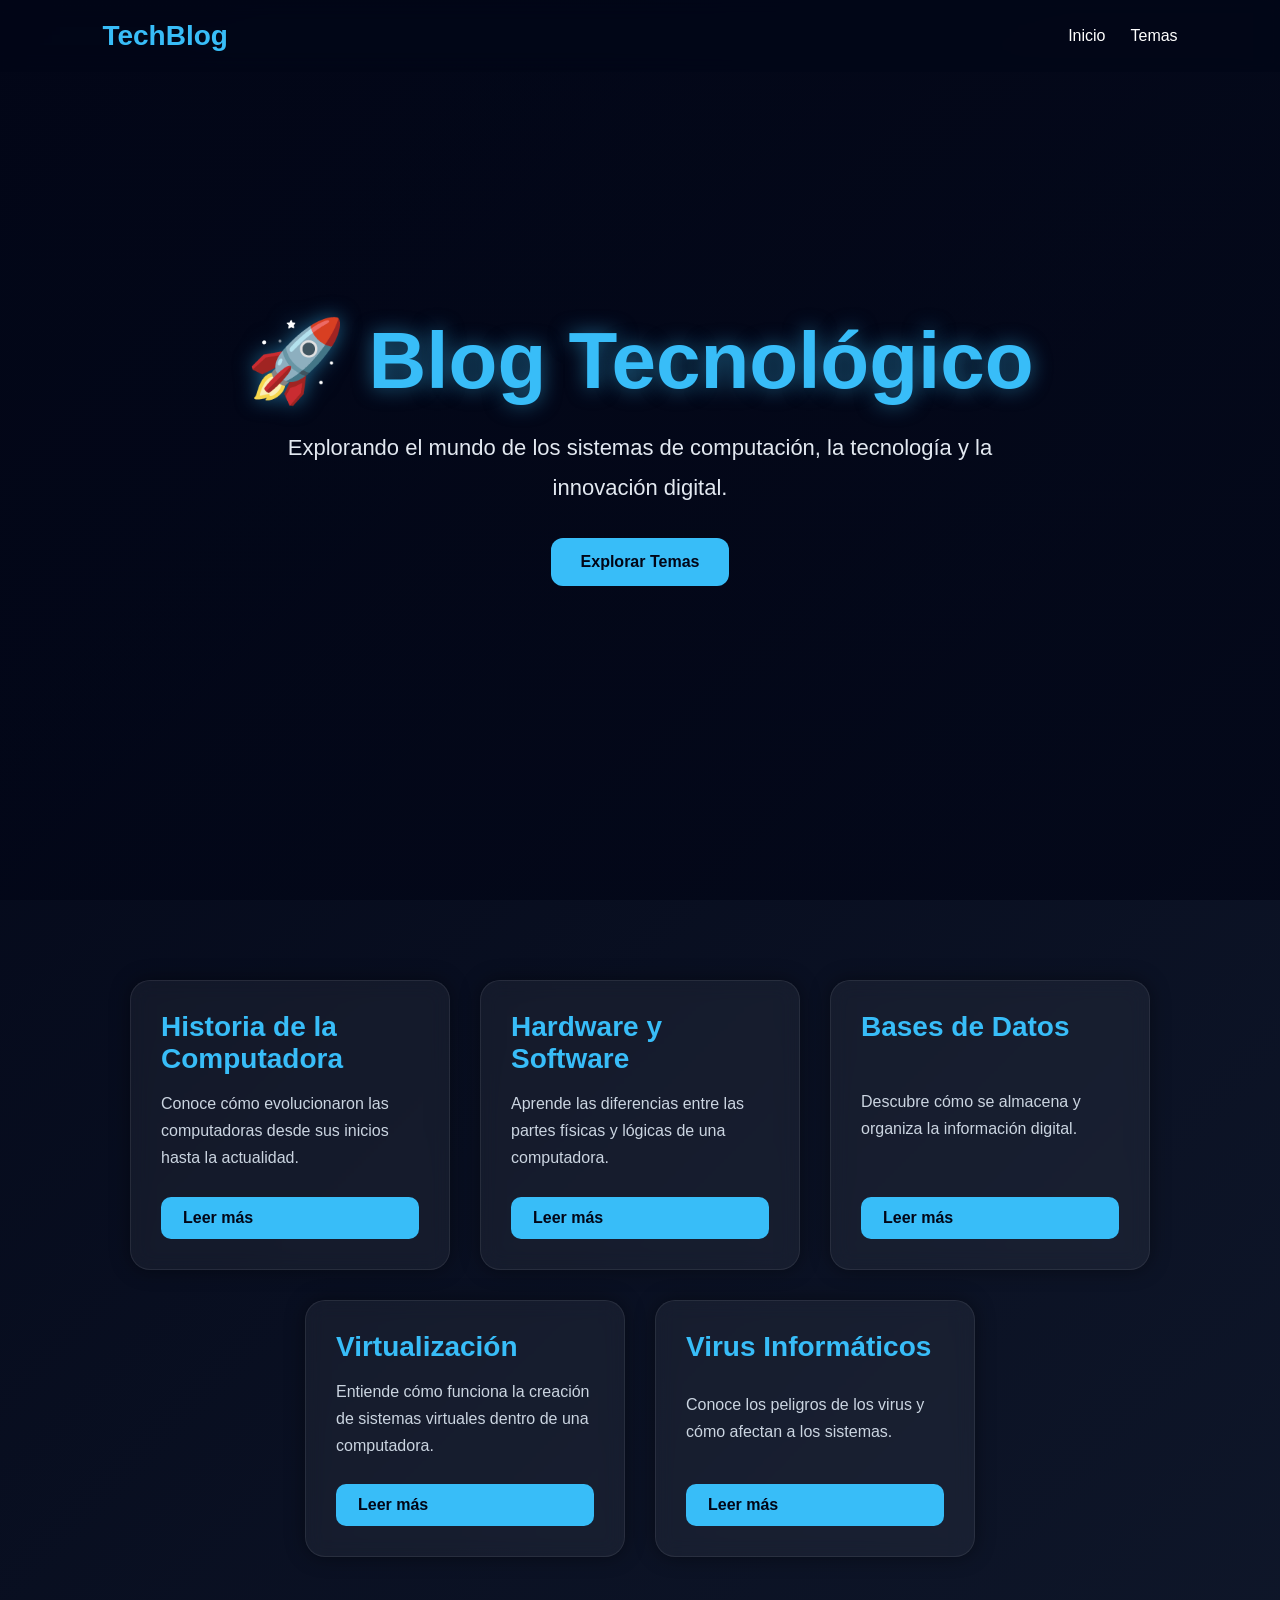
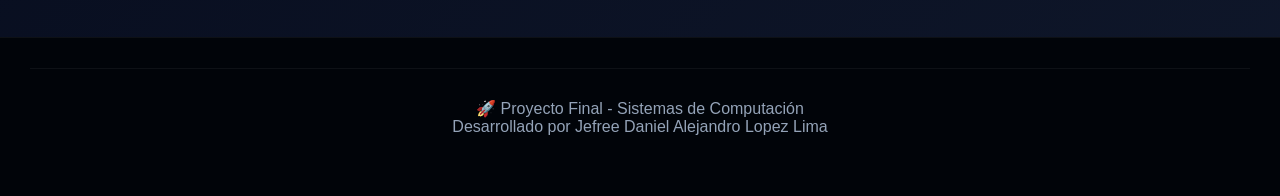
==== index.html @ 49bfb9c3 "Add files via upload" ====
<!DOCTYPE html>
<html lang="es">
<head>
    <meta charset="UTF-8">
    <meta name="viewport" content="width=device-width, initial-scale=1.0">
    <title>Blog Académico</title>
    <link rel="stylesheet" href="estilos.css">
</head>
<body>

<nav>

    <div class="logo">
        TechBlog
    </div>

    <ul>
        <li><a href="index.html">Inicio</a></li>
        <li><a href="#temas">Temas</a></li>
    </ul>

</nav>

<header class="hero">


    <div class="overlay"></div>

    <div class="hero-contenido">
        <h1>🚀 Blog Tecnológico</h1>

        <p>
            Explorando el mundo de los sistemas de computación,
            la tecnología y la innovación digital.
        </p>

        <a href="#temas" class="hero-btn">Explorar Temas</a>
    </div>

</header>

<section class="contenedor" id="temas">

    <div class="tarjeta">
        <h2>Historia de la Computadora</h2>
        <p>Conoce cómo evolucionaron las computadoras desde sus inicios hasta la actualidad.</p>
        <a href="tema1.html">Leer más</a>
    </div>

    <div class="tarjeta">
        <h2>Hardware y Software</h2>
        <p>Aprende las diferencias entre las partes físicas y lógicas de una computadora.</p>
        <a href="tema2.html">Leer más</a>
    </div>

    <div class="tarjeta">
        <h2>Bases de Datos</h2>
        <p>Descubre cómo se almacena y organiza la información digital.</p>
        <a href="tema3.html">Leer más</a>
    </div>

    <div class="tarjeta">
        <h2>Virtualización</h2>
        <p>Entiende cómo funciona la creación de sistemas virtuales dentro de una computadora.</p>
        <a href="tema4.html">Leer más</a>
    </div>

    <div class="tarjeta">
        <h2>Virus Informáticos</h2>
        <p>Conoce los peligros de los virus y cómo afectan a los sistemas.</p>
        <a href="tema5.html">Leer más</a>
    </div>

</section>

<footer>
    <footer>
    <p>🚀 Proyecto Final - Sistemas de Computación</p>
    <p>Desarrollado por Jefree Daniel Alejandro Lopez Lima</p>
</footer>
</footer>

</body>
</html>
---- estilos.css ----
html{
    scroll-behavior: smooth;
}

*{
    margin: 0;
    padding: 0;
    box-sizing: border-box;
}



body{
    font-family: 'Segoe UI', sans-serif;
    background: linear-gradient(135deg,#020617,#0f172a);
    color: white;
}
nav{
    width: 100%;
    padding: 20px 8%;
    display: flex;
    justify-content: space-between;
    align-items: center;
    position: fixed;
    background: rgba(2,6,23,0.7);
    backdrop-filter: blur(10px);
    z-index: 1000;
}

.logo{
    font-size: 28px;
    font-weight: bold;
    color: #38bdf8;
}

nav ul{
    display: flex;
    list-style: none;
    gap: 25px;
}

nav a{
    text-decoration: none;
    color: white;
    transition: 0.3s;
}

nav a:hover{
    color: #38bdf8;
}
/* HERO */

.hero{
    height: 100vh;
    background:
    linear-gradient(rgba(2,6,23,0.7),
    rgba(2,6,23,0.8)),
    url('https://images.unsplash.com/photo-1518770660439-4636190af475?q=80&w=2070&auto=format&fit=crop');
    background-size: cover;
    background-position: center;
    display: flex;
    justify-content: center;
    align-items: center;
    text-align: center;
    padding: 20px;
}

.hero-contenido{
    max-width: 800px;
}

.hero h1{
    font-size: 80px;
    margin-bottom: 20px;
    color: #38bdf8;
    text-shadow: 0px 0px 20px rgba(56,189,248,0.5);
}

.hero p{
    font-size: 22px;
    line-height: 1.8;
    color: #e2e8f0;
    margin-bottom: 30px;
}

.hero-btn{
    display: inline-block;
    text-decoration: none;
    background: #38bdf8;
    color: #020617;
    padding: 15px 30px;
    border-radius: 12px;
    font-weight: bold;
    transition: 0.3s;
}

.hero-btn:hover{
    background: white;
    transform: scale(1.05);
}

/* CONTENEDOR */

.contenedor{
    width: 90%;
    margin: auto;
    display: flex;
    flex-wrap: wrap;
    justify-content: center;
    gap: 30px;
    padding-top: 80px;
    padding-bottom: 80px;
}

/* TARJETAS */

.tarjeta{
    background: rgba(255,255,255,0.05);
    width: 320px;
    padding: 30px;
    border-radius: 20px;
    border: 1px solid rgba(255,255,255,0.08);
    backdrop-filter: blur(10px);
    transition: 0.4s;
    box-shadow: 0px 0px 20px rgba(0,0,0,0.4);
    display: flex;
flex-direction: column;
justify-content: space-between;
}

.tarjeta:hover{
    transform: translateY(-12px);
    box-shadow: 0px 0px 25px rgba(56,189,248,0.4);
}

.tarjeta h2{
    color: #38bdf8;
    margin-bottom: 15px;
    font-size: 28px;
}

.tarjeta p{
    color: #cbd5e1;
    line-height: 1.7;
    margin-bottom: 25px;
    animation: aparecer 1s ease;
}

.tarjeta a{
    text-decoration: none;
    background: #38bdf8;
    color: #020617;
    padding: 12px 22px;
    border-radius: 10px;
    font-weight: bold;
    transition: 0.3s;
}

.tarjeta a:hover{
    background: white;
}

/* PAGINAS */

header{
    text-align: center;
    padding: 60px 20px;
}

header h1{
    font-size: 60px;
    color: #38bdf8;
}

.contenido{
    width: 80%;
    margin: auto;
    background: rgba(15,23,42,0.95);
    padding: 45px;
    border-radius: 25px;
    margin-bottom: 60px;
    box-shadow: 0px 0px 20px rgba(0,0,0,0.5);
}

.contenido h2{
    color: #38bdf8;
    margin-top: 30px;
    margin-bottom: 15px;
    font-size: 30px;
}

.contenido p{
    color: #e2e8f0;
    line-height: 1.9;
    margin-bottom: 15px;
    text-align: justify;
}

/* IMAGENES */

img{
    width: 100%;
    border-radius: 18px;
    margin-top: 25px;
    margin-bottom: 25px;
    box-shadow: 0px 0px 20px rgba(0,0,0,0.5);
}

/* BOTON */

.boton{
    display: inline-block;
    text-decoration: none;
    background: #38bdf8;
    color: #020617;
    padding: 14px 25px;
    border-radius: 12px;
    font-weight: bold;
    transition: 0.3s;
}

.boton:hover{
    background: white;
}
/* INTRO */

.intro{
    width: 80%;
    margin: auto;
    text-align: center;
    padding-top: 80px;
    padding-bottom: 30px;
}

.intro h2{
    color: #38bdf8;
    font-size: 40px;
    margin-bottom: 20px;
}

.intro p{
    color: #cbd5e1;
    font-size: 18px;
    line-height: 1.8;
}

/* FOOTER */

footer{
    text-align: center;
    padding: 30px;
    background: #010409;
    color: #94a3b8;
    border-top: 1px solid rgba(255,255,255,0.05);
}

/* RESPONSIVE */

@media(max-width:768px){

.hero h1{
    font-size: 50px;
}

.hero p{
    font-size: 18px;
}

.contenido{
    width: 92%;
    padding: 25px;
}

header h1{
    font-size: 40px;
}

}
@keyframes aparecer{

    from{
        opacity: 0;
        transform: translateY(20px);
    }

    to{
        opacity: 1;
        transform: translateY(0);
    }

}
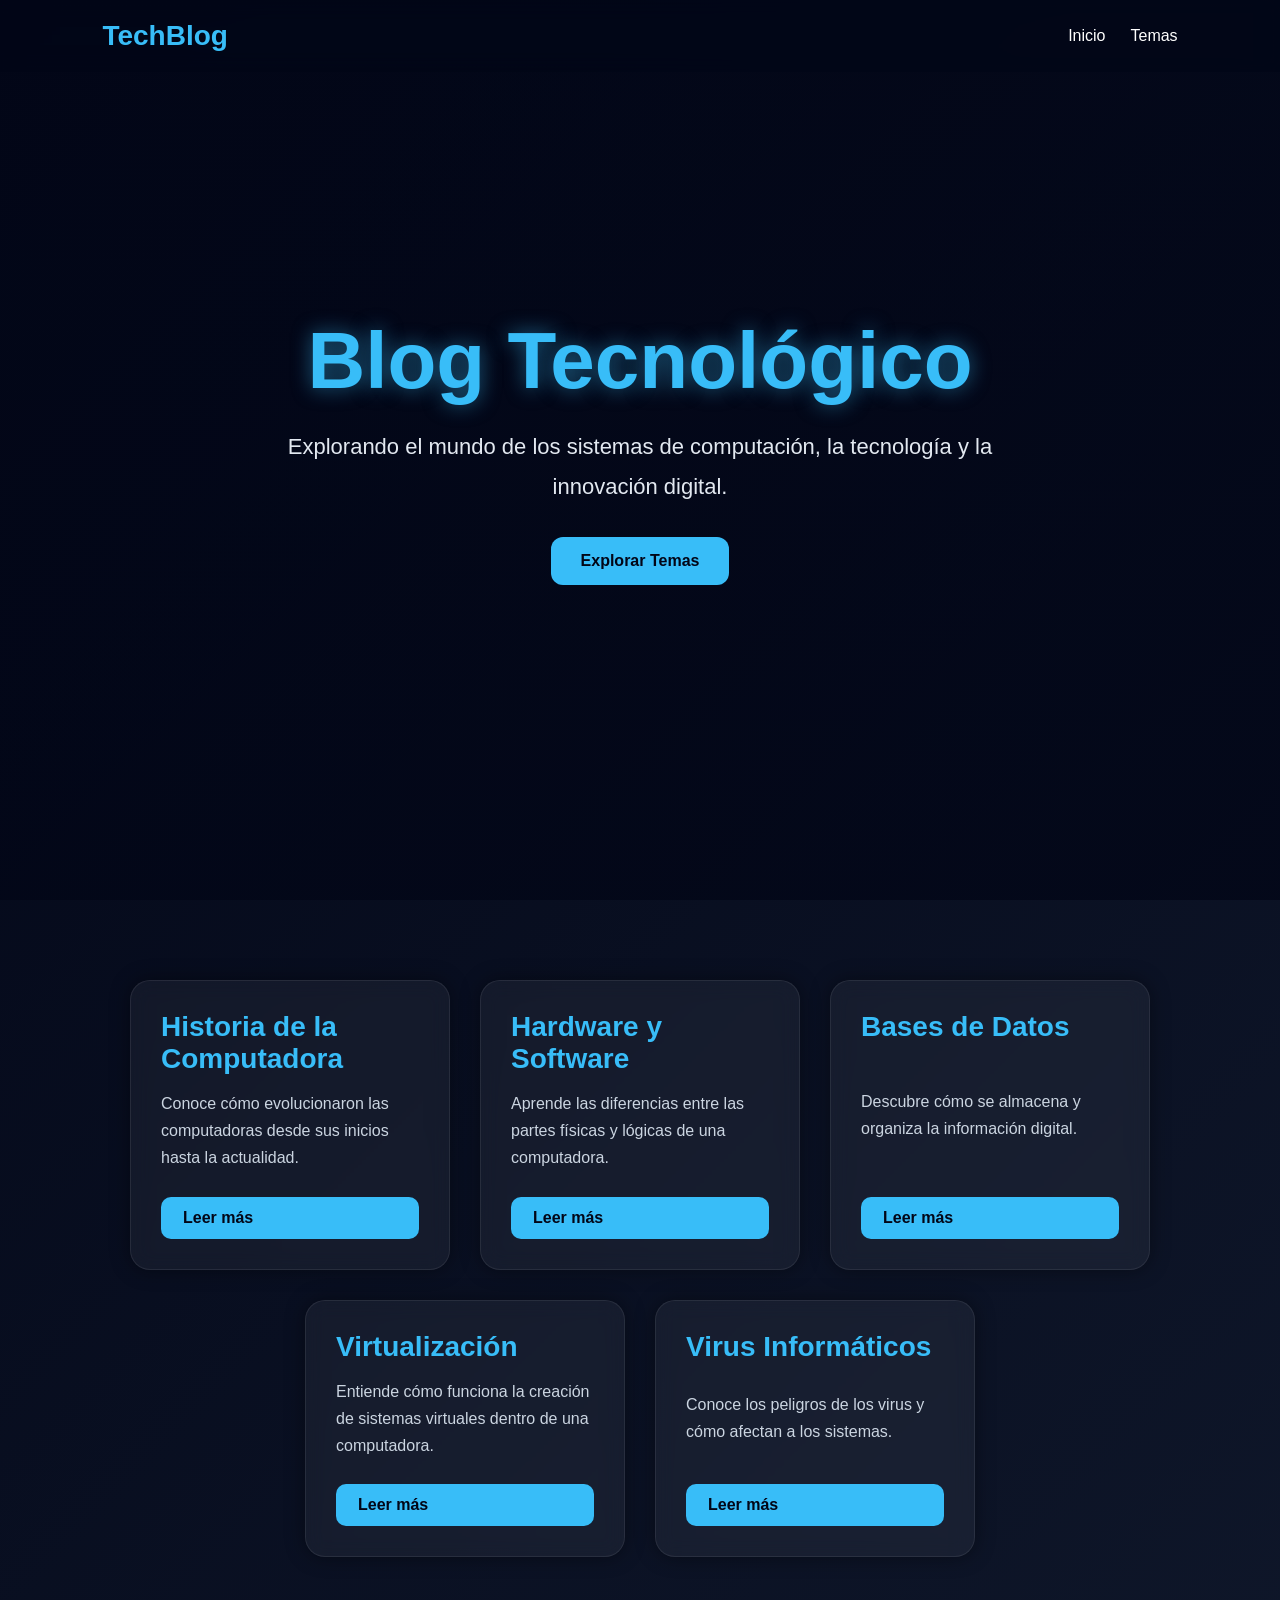
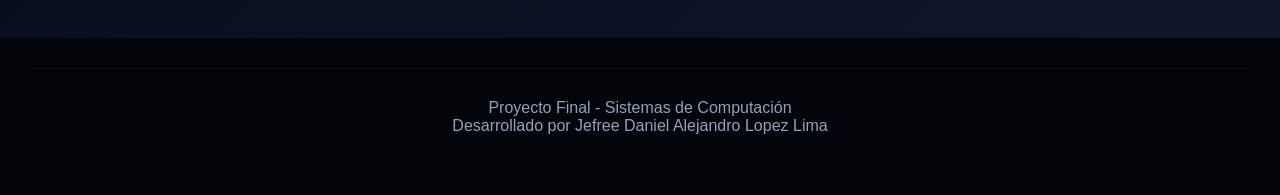
==== commit aad66bd9: "Update index.html" ====
--- a/index.html
+++ b/index.html
@@ -27,7 +27,7 @@
     <div class="overlay"></div>
 
     <div class="hero-contenido">
-        <h1>🚀 Blog Tecnológico</h1>
+        <h1> Blog Tecnológico</h1>
 
         <p>
             Explorando el mundo de los sistemas de computación,
@@ -75,7 +75,7 @@
 
 <footer>
     <footer>
-    <p>🚀 Proyecto Final - Sistemas de Computación</p>
+    <p> Proyecto Final - Sistemas de Computación</p>
     <p>Desarrollado por Jefree Daniel Alejandro Lopez Lima</p>
 </footer>
 </footer>
